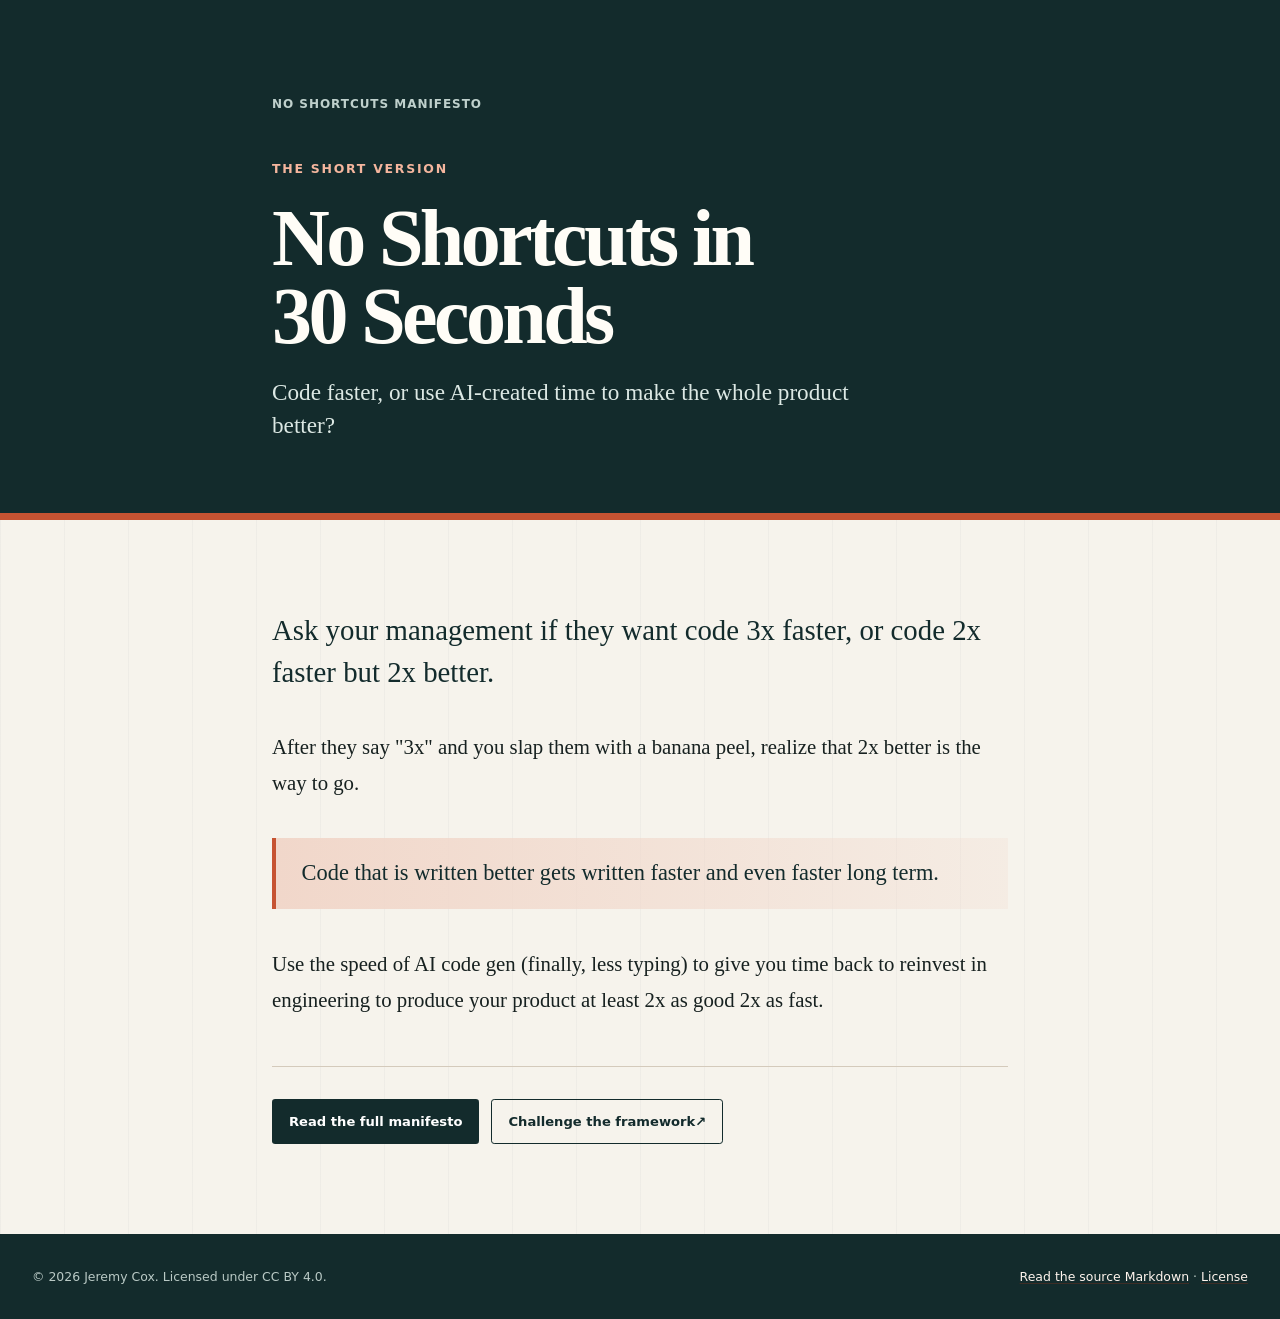
==== tldr.html @ f723931e "professional polish, discussion integration" ====
<!doctype html>
<html lang="en">
<head>
  <meta charset="utf-8">
  <meta name="viewport" content="width=device-width, initial-scale=1">
  <meta name="description" content="AI code generation should make us better engineers—not merely faster coders. The No Shortcuts framework reinvests AI-created time in design, tests, documentation, feedback, and human review.">
  <meta name="author" content="Jeremy Cox">
  <meta name="theme-color" content="#132b2c">
  <link rel="canonical" href="https://nerdchieftain.github.io/no-shortcuts-manifesto/tldr.html">

  <meta property="og:title" content="No Shortcuts — The Short Version">
  <meta property="og:description" content="AI gave us time back. Use it like engineers.">
  <meta property="og:type" content="website">
  <meta property="og:url" content="https://nerdchieftain.github.io/no-shortcuts-manifesto/tldr.html">
  <meta property="og:site_name" content="No Shortcuts Manifesto">
  <meta property="og:image" content="https://nerdchieftain.github.io/no-shortcuts-manifesto/social-card.png">
  <meta property="og:image:type" content="image/png">
  <meta property="og:image:width" content="1200">
  <meta property="og:image:height" content="630">
  <meta property="og:image:alt" content="No Shortcuts. AI gave us time back. Use it like engineers.">

  <meta name="twitter:card" content="summary_large_image">
  <meta name="twitter:title" content="No Shortcuts — The Short Version">
  <meta name="twitter:description" content="AI gave us time back. Use it like engineers.">
  <meta name="twitter:image" content="https://nerdchieftain.github.io/no-shortcuts-manifesto/social-card.png">
  <meta name="twitter:image:alt" content="No Shortcuts. AI gave us time back. Use it like engineers.">
  <title>No Shortcuts — The Short Version</title>
  <link rel="stylesheet" href="styles.css">
</head>
<body class="short-page">
  <a class="skip-link" href="#short-version">Skip to the short version</a>
  <header class="short-hero">
    <div class="short-hero-inner">
      <a class="wordmark" href="index.html">No Shortcuts Manifesto</a>
      <p class="eyebrow">The short version</p>
      <h1>No Shortcuts in 30 Seconds</h1>
      <p class="short-deck">Code faster, or use AI-created time to make the whole product better?</p>
    </div>
  </header>

  <main class="short-main" id="short-version" tabindex="-1">
    <article class="short-article">
      <p>Ask your management if they want code 3x faster, or code 2x faster but 2x better.</p>
<p>After they say "3x" and you slap them with a banana peel, realize that 2x better is the way to go.</p>
<blockquote><p>Code that is written better gets written faster and even faster long term.</p></blockquote>
<p>Use the speed of AI code gen (finally, less typing) to give you time back to reinvest in engineering to produce your product at least 2x as good 2x as fast.</p>
      <div class="short-actions">
        <a class="button button-primary button-dark" href="index.html#preamble">Read the full manifesto</a>
        <a class="button button-outline" href="https://github.com/NerdChieftain/no-shortcuts-manifesto/discussions">Challenge the framework <span aria-hidden="true">↗</span></a>
      </div>
    </article>
  </main>

  <footer class="site-footer">
    <p>© 2026 Jeremy Cox. Licensed under CC BY 4.0.</p>
    <p><a href="manifesto.md">Read the source Markdown</a> <span aria-hidden="true">·</span> <a href="LICENSE.md">License</a></p>
  </footer>
</body>
</html>
---- styles.css ----
:root {
  color-scheme: light;
  --ink: #172120;
  --muted: #596664;
  --paper: #f6f3ec;
  --paper-deep: #ebe5d9;
  --forest: #132b2c;
  --forest-soft: #234647;
  --accent: #c65332;
  --accent-soft: #f1d7ca;
  --rule: #d4cabb;
  --reading-width: 46rem;
  --shadow: 0 24px 70px rgb(25 35 32 / 10%);
}

* {
  box-sizing: border-box;
}

html {
  scroll-behavior: smooth;
  scroll-padding-top: 2rem;
}

body {
  margin: 0;
  color: var(--ink);
  background:
    linear-gradient(90deg, rgb(19 43 44 / 3%) 1px, transparent 1px) 0 0 / 4rem 4rem,
    var(--paper);
  font-family: Georgia, "Times New Roman", serif;
  font-size: 1.08rem;
  line-height: 1.72;
  text-rendering: optimizeLegibility;
}

a {
  color: #8e321c;
  text-decoration-color: rgb(142 50 28 / 35%);
  text-underline-offset: 0.18em;
}

a:hover {
  text-decoration-color: currentColor;
}

.skip-link {
  position: fixed;
  z-index: 10;
  top: 0.75rem;
  left: 0.75rem;
  padding: 0.55rem 0.8rem;
  color: white;
  background: var(--accent);
  font: 700 0.85rem/1 system-ui, sans-serif;
  transform: translateY(-200%);
}

.skip-link:focus {
  transform: translateY(0);
}

.hero {
  position: relative;
  overflow: hidden;
  color: #fffdf7;
  background: var(--forest);
  border-bottom: 0.45rem solid var(--accent);
}

.hero::after {
  position: absolute;
  right: -7rem;
  bottom: -9rem;
  width: 26rem;
  height: 26rem;
  border: 1px solid rgb(255 255 255 / 12%);
  border-radius: 50%;
  box-shadow:
    0 0 0 3.5rem rgb(255 255 255 / 3%),
    0 0 0 7rem rgb(255 255 255 / 2%);
  content: "";
}

.hero-inner {
  position: relative;
  z-index: 1;
  width: min(100% - 3rem, 76rem);
  margin-inline: auto;
  padding: clamp(4rem, 8vw, 7.5rem) 0 clamp(3rem, 6vw, 5rem);
}

.eyebrow,
.hero-actions,
.occasion,
.publication-meta,
.toc,
.site-footer {
  font-family: system-ui, -apple-system, "Segoe UI", sans-serif;
}

.eyebrow {
  margin: 0 0 1.2rem;
  color: #f5b69e;
  font-size: 0.78rem;
  font-weight: 750;
  letter-spacing: 0.14em;
  text-transform: uppercase;
}

.hero h1 {
  max-width: 13ch;
  margin: 0;
  font-size: clamp(3rem, 8vw, 6.7rem);
  font-weight: 600;
  letter-spacing: -0.055em;
  line-height: 0.95;
}

.hero-thesis {
  max-width: 42rem;
  margin: 1.6rem 0 0;
  color: #fffdf7;
  font-size: clamp(1.35rem, 3vw, 2rem);
  line-height: 1.28;
  text-wrap: balance;
}

.hero-support {
  max-width: 43rem;
  margin: 0.8rem 0 0;
  color: #bfd0cc;
  font-size: clamp(1rem, 2vw, 1.18rem);
  line-height: 1.55;
}

.hero-actions,
.short-actions {
  display: flex;
  flex-wrap: wrap;
  align-items: center;
  gap: 0.75rem;
  margin-top: 2rem;
}

.button {
  display: inline-flex;
  align-items: center;
  justify-content: center;
  min-height: 2.85rem;
  padding: 0.72rem 1rem;
  border: 1px solid transparent;
  border-radius: 0.2rem;
  font: 750 0.82rem/1.15 system-ui, -apple-system, "Segoe UI", sans-serif;
  text-align: center;
  text-decoration: none;
}

.button-primary {
  color: #fff;
  background: var(--accent);
}

.button-primary:hover {
  color: #fff;
  background: #aa3e23;
}

.button-secondary {
  color: #fffdf7;
  border-color: rgb(255 253 247 / 45%);
}

.button-secondary:hover {
  color: #fff;
  background: rgb(255 255 255 / 9%);
  border-color: #fffdf7;
}

.button-text {
  padding-inline: 0.35rem;
  color: #f5b69e;
}

.button-text:hover {
  color: #fff;
}

.occasion {
  margin: 2.2rem 0 0;
  color: #f5b69e;
  font-size: 0.76rem;
  font-weight: 700;
  letter-spacing: 0.06em;
  text-transform: uppercase;
}

.publication-meta {
  display: flex;
  flex-wrap: wrap;
  gap: 0.5rem 1.4rem;
  margin-top: 0.55rem;
  color: #abc0bb;
  font-size: 0.78rem;
}

.page-shell {
  display: grid;
  grid-template-columns: minmax(12rem, 17rem) minmax(0, var(--reading-width));
  gap: clamp(2.5rem, 6vw, 6rem);
  justify-content: center;
  width: min(100% - 3rem, 76rem);
  margin: 0 auto;
  padding: clamp(3.5rem, 7vw, 7rem) 0;
}

.toc {
  position: relative;
  font-size: 0.78rem;
  line-height: 1.35;
}

.toc-inner {
  position: sticky;
  top: 2rem;
  max-height: calc(100vh - 4rem);
  overflow: auto;
  padding: 1.2rem 1rem 1.2rem 0;
  border-top: 3px solid var(--accent);
  scrollbar-width: thin;
}

.toc-title {
  margin: 0 0 1rem;
  color: var(--forest);
  font-size: 0.75rem;
  font-weight: 800;
  letter-spacing: 0.13em;
  text-transform: uppercase;
}

.toc ol {
  margin: 0;
  padding: 0;
  list-style: none;
}

.toc li {
  margin: 0.2rem 0;
}

.toc a {
  display: block;
  padding: 0.25rem 0;
  color: var(--muted);
  text-decoration: none;
}

.toc a:hover,
.toc a:focus-visible {
  color: var(--accent);
}

.toc-level-2 {
  padding-top: 0.75rem;
  font-weight: 750;
}

.toc-level-3 {
  padding-left: 0.75rem;
}

.toc-level-4 {
  padding-left: 1.5rem;
  font-size: 0.72rem;
}

main {
  min-width: 0;
}

article > :first-child {
  margin-top: 0;
}

article p {
  margin: 0 0 1.25em;
}

article h2,
article h3,
article h4 {
  position: relative;
  color: var(--forest);
  text-wrap: balance;
}

article h2 {
  margin: 0 0 2rem;
  font: 800 clamp(1rem, 2vw, 1.2rem)/1.2 system-ui, sans-serif;
  letter-spacing: 0.14em;
  text-transform: uppercase;
}

article h3 {
  margin: 4.8rem 0 1.6rem;
  padding-top: 1.7rem;
  border-top: 1px solid var(--rule);
  font-size: clamp(1.9rem, 4vw, 2.65rem);
  line-height: 1.08;
}

article hr + h3 {
  margin-top: 0;
  padding-top: 0;
  border-top: 0;
}

article h4 {
  margin: 3rem 0 1rem;
  font: 780 clamp(1.05rem, 2vw, 1.3rem)/1.3 system-ui, sans-serif;
  letter-spacing: -0.015em;
}

.heading-link {
  margin-left: 0.35em;
  color: var(--accent);
  font: 500 0.6em/1 system-ui, sans-serif;
  text-decoration: none;
  opacity: 0;
}

h2:hover .heading-link,
h3:hover .heading-link,
h4:hover .heading-link,
.heading-link:focus {
  opacity: 1;
}

article blockquote {
  position: relative;
  margin: 2.3rem 0;
  padding: 1.2rem 1.35rem 1.25rem 1.6rem;
  color: var(--forest);
  background: linear-gradient(90deg, var(--accent-soft), rgb(241 215 202 / 25%));
  border-left: 0.3rem solid var(--accent);
  font-size: clamp(1.15rem, 2.5vw, 1.4rem);
  font-weight: 400;
  line-height: 1.45;
}

article blockquote p {
  margin: 0;
}

article hr {
  width: 4.5rem;
  margin: 4.5rem 0;
  border: 0;
  border-top: 0.3rem solid var(--accent);
}

article code {
  padding: 0.12em 0.35em;
  color: #672615;
  background: #eee1d6;
  border-radius: 0.2rem;
  font-size: 0.88em;
}

.credits {
  color: var(--muted);
  font: 0.85rem/1.55 system-ui, sans-serif;
}

.short-hero {
  color: #fffdf7;
  background: var(--forest);
  border-bottom: 0.45rem solid var(--accent);
}

.short-hero-inner {
  width: min(100% - 3rem, var(--reading-width));
  margin-inline: auto;
  padding: clamp(3rem, 7vw, 5.5rem) 0 clamp(2.5rem, 6vw, 4.5rem);
}

.wordmark {
  display: inline-block;
  margin-bottom: 3rem;
  color: #bfd0cc;
  font: 750 0.75rem/1 system-ui, sans-serif;
  letter-spacing: 0.08em;
  text-decoration: none;
  text-transform: uppercase;
}

.wordmark:hover {
  color: #fff;
}

.short-hero h1 {
  max-width: 13ch;
  margin: 0;
  font-size: clamp(2.8rem, 8vw, 5rem);
  font-weight: 600;
  letter-spacing: -0.045em;
  line-height: 0.98;
}

.short-deck {
  max-width: 38rem;
  margin: 1.3rem 0 0;
  color: #dce8e4;
  font-size: clamp(1.15rem, 2.5vw, 1.45rem);
  line-height: 1.4;
}

.short-main {
  width: min(100% - 3rem, var(--reading-width));
  margin-inline: auto;
  padding: clamp(3rem, 7vw, 6rem) 0;
}

.short-article {
  font-size: clamp(1.12rem, 2vw, 1.3rem);
}

.short-article > p:first-child {
  color: var(--forest);
  font-size: clamp(1.4rem, 3vw, 1.8rem);
  line-height: 1.45;
}

.short-actions {
  margin-top: 3rem;
  padding-top: 2rem;
  border-top: 1px solid var(--rule);
}

.button-dark {
  background: var(--forest);
}

.button-dark:hover {
  background: var(--forest-soft);
}

.button-outline {
  color: var(--forest);
  border-color: var(--forest);
}

.button-outline:hover {
  color: #fff;
  background: var(--forest);
}

.site-footer {
  display: flex;
  flex-wrap: wrap;
  justify-content: space-between;
  gap: 0.5rem 2rem;
  padding: 2rem max(1.5rem, calc((100% - 76rem) / 2));
  color: #b9c9c5;
  background: var(--forest);
  font-size: 0.78rem;
}

.site-footer p {
  margin: 0;
}

.site-footer a {
  color: #fff5ee;
}

:focus-visible {
  outline: 3px solid #e66e45;
  outline-offset: 3px;
}

@media (max-width: 860px) {
  body {
    font-size: 1rem;
  }

  .hero-inner,
  .short-hero-inner,
  .short-main,
  .page-shell {
    width: min(100% - 2rem, var(--reading-width));
  }

  .page-shell {
    display: block;
    padding-top: 2.5rem;
  }

  .toc-inner {
    position: static;
    max-height: 18rem;
    margin-bottom: 4rem;
    padding: 1.2rem;
    overflow: auto;
    background: rgb(255 255 255 / 45%);
    border: 1px solid var(--rule);
    border-top: 3px solid var(--accent);
  }

  .toc ol {
    columns: 2 13rem;
    column-gap: 2rem;
  }

  .toc li {
    break-inside: avoid;
  }

  article h3 {
    margin-top: 4rem;
  }
}

@media (max-width: 520px) {
  .hero h1 {
    font-size: clamp(2.8rem, 16vw, 4.4rem);
  }

  .publication-meta {
    display: grid;
  }

  .hero-actions,
  .short-actions {
    align-items: stretch;
    flex-direction: column;
  }

  .hero-actions .button,
  .short-actions .button {
    width: 100%;
  }

  .toc ol {
    columns: auto;
  }

  article blockquote {
    margin-inline: -0.25rem;
  }
}

@media (prefers-reduced-motion: reduce) {
  html {
    scroll-behavior: auto;
  }
}

@media print {
  body {
    color: #000;
    background: #fff;
    font-size: 11pt;
  }

  .skip-link,
  .toc,
  .heading-link,
  .hero-actions,
  .short-actions,
  .site-footer {
    display: none;
  }

  .hero,
  .short-hero {
    color: #000;
    background: transparent;
    border-bottom: 2pt solid #000;
  }

  .hero::after {
    display: none;
  }

  .hero-inner,
  .short-hero-inner,
  .short-main {
    width: auto;
    padding: 0 0 1.5rem;
  }

  .eyebrow,
  .hero-thesis,
  .hero-support,
  .short-deck,
  .occasion,
  .publication-meta {
    color: #000;
  }

  .page-shell {
    display: block;
    width: auto;
    padding: 2rem 0;
  }

  article h2,
  article h3,
  article h4 {
    color: #000;
    break-after: avoid;
  }

  article blockquote {
    color: #000;
    background: transparent;
    border-left-color: #000;
    break-inside: avoid;
  }
}
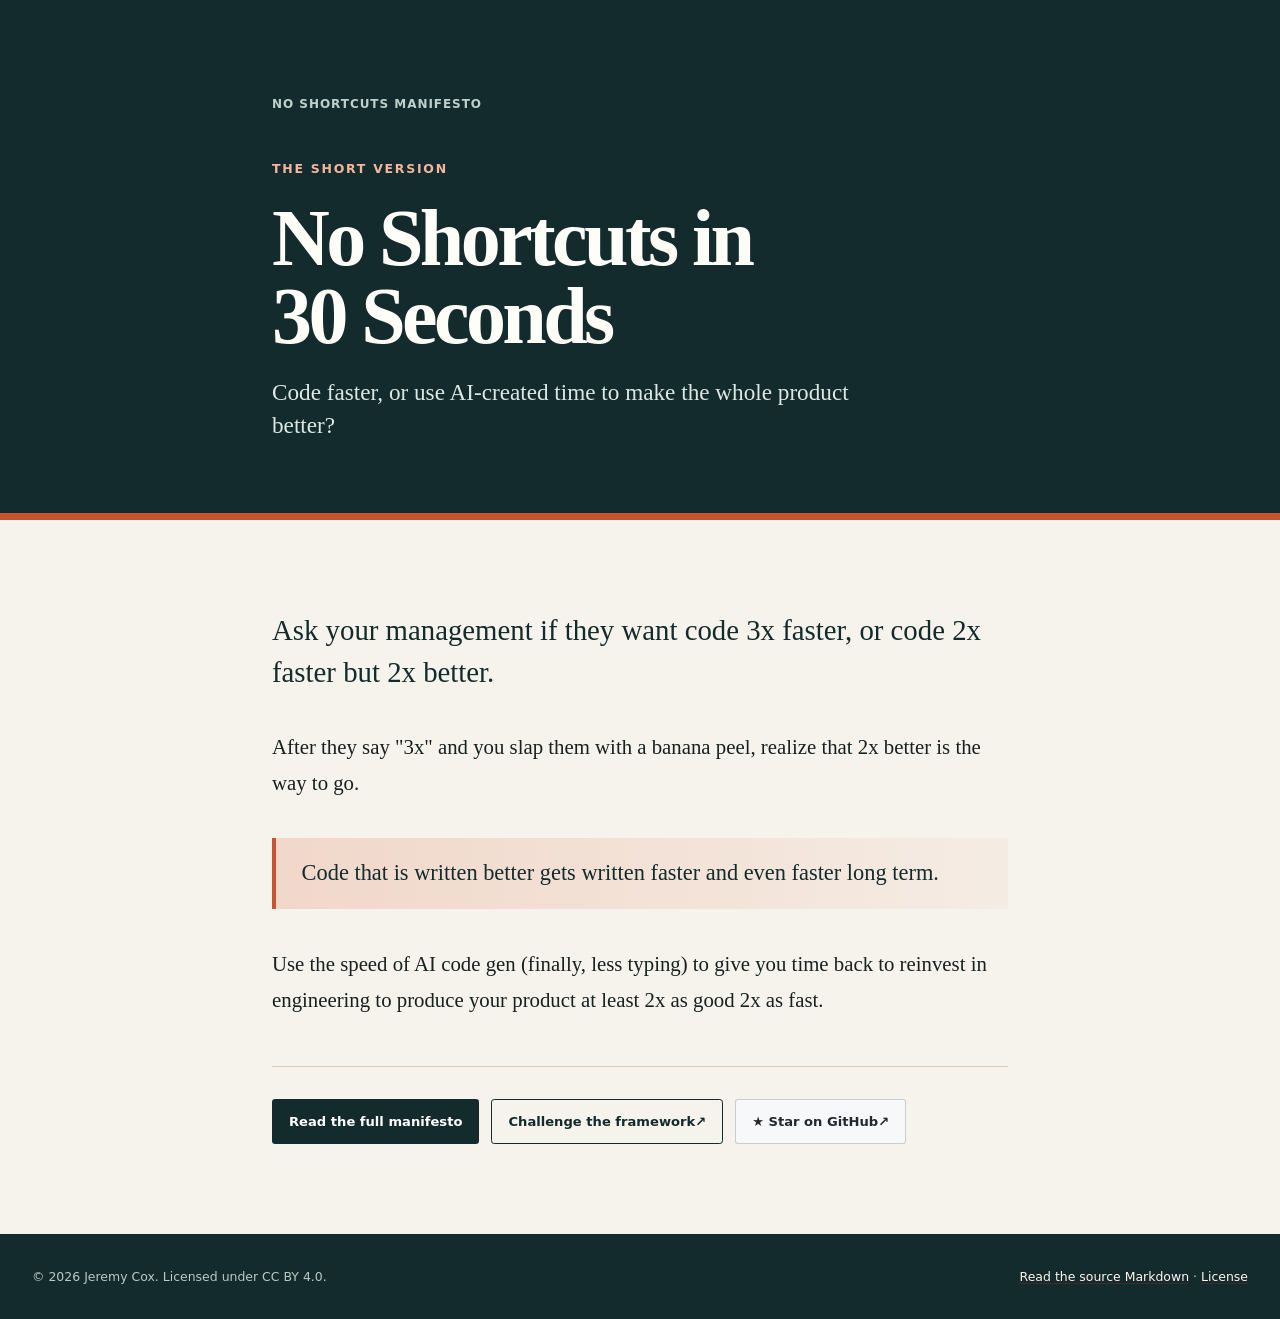
==== commit fed30aa8: "add 'like' button to star on github.com" ====
--- a/tldr.html
+++ b/tldr.html
@@ -47,6 +47,7 @@
       <div class="short-actions">
         <a class="button button-primary button-dark" href="index.html#preamble">Read the full manifesto</a>
         <a class="button button-outline" href="https://github.com/NerdChieftain/no-shortcuts-manifesto/discussions">Challenge the framework <span aria-hidden="true">↗</span></a>
+        <a class="button button-github" href="https://github.com/NerdChieftain/no-shortcuts-manifesto" target="_blank" rel="noopener noreferrer" aria-label="Star NerdChieftain/no-shortcuts-manifesto on GitHub">★ Star on GitHub <span aria-hidden="true">↗</span></a>
       </div>
     </article>
   </main>
--- a/styles.css
+++ b/styles.css
@@ -25,9 +25,7 @@
 body {
   margin: 0;
   color: var(--ink);
-  background:
-    linear-gradient(90deg, rgb(19 43 44 / 3%) 1px, transparent 1px) 0 0 / 4rem 4rem,
-    var(--paper);
+  background: var(--paper);
   font-family: Georgia, "Times New Roman", serif;
   font-size: 1.08rem;
   line-height: 1.72;
@@ -186,6 +184,18 @@
   color: #fff;
 }
 
+.button-github {
+  color: #24292f;
+  background: #f6f8fa;
+  border-color: rgb(27 31 36 / 20%);
+  box-shadow: inset 0 1px 0 rgb(255 255 255 / 25%);
+}
+
+.button-github:hover {
+  color: #24292f;
+  background: #eef1f4;
+}
+
 .occasion {
   margin: 2.2rem 0 0;
   color: #f5b69e;
